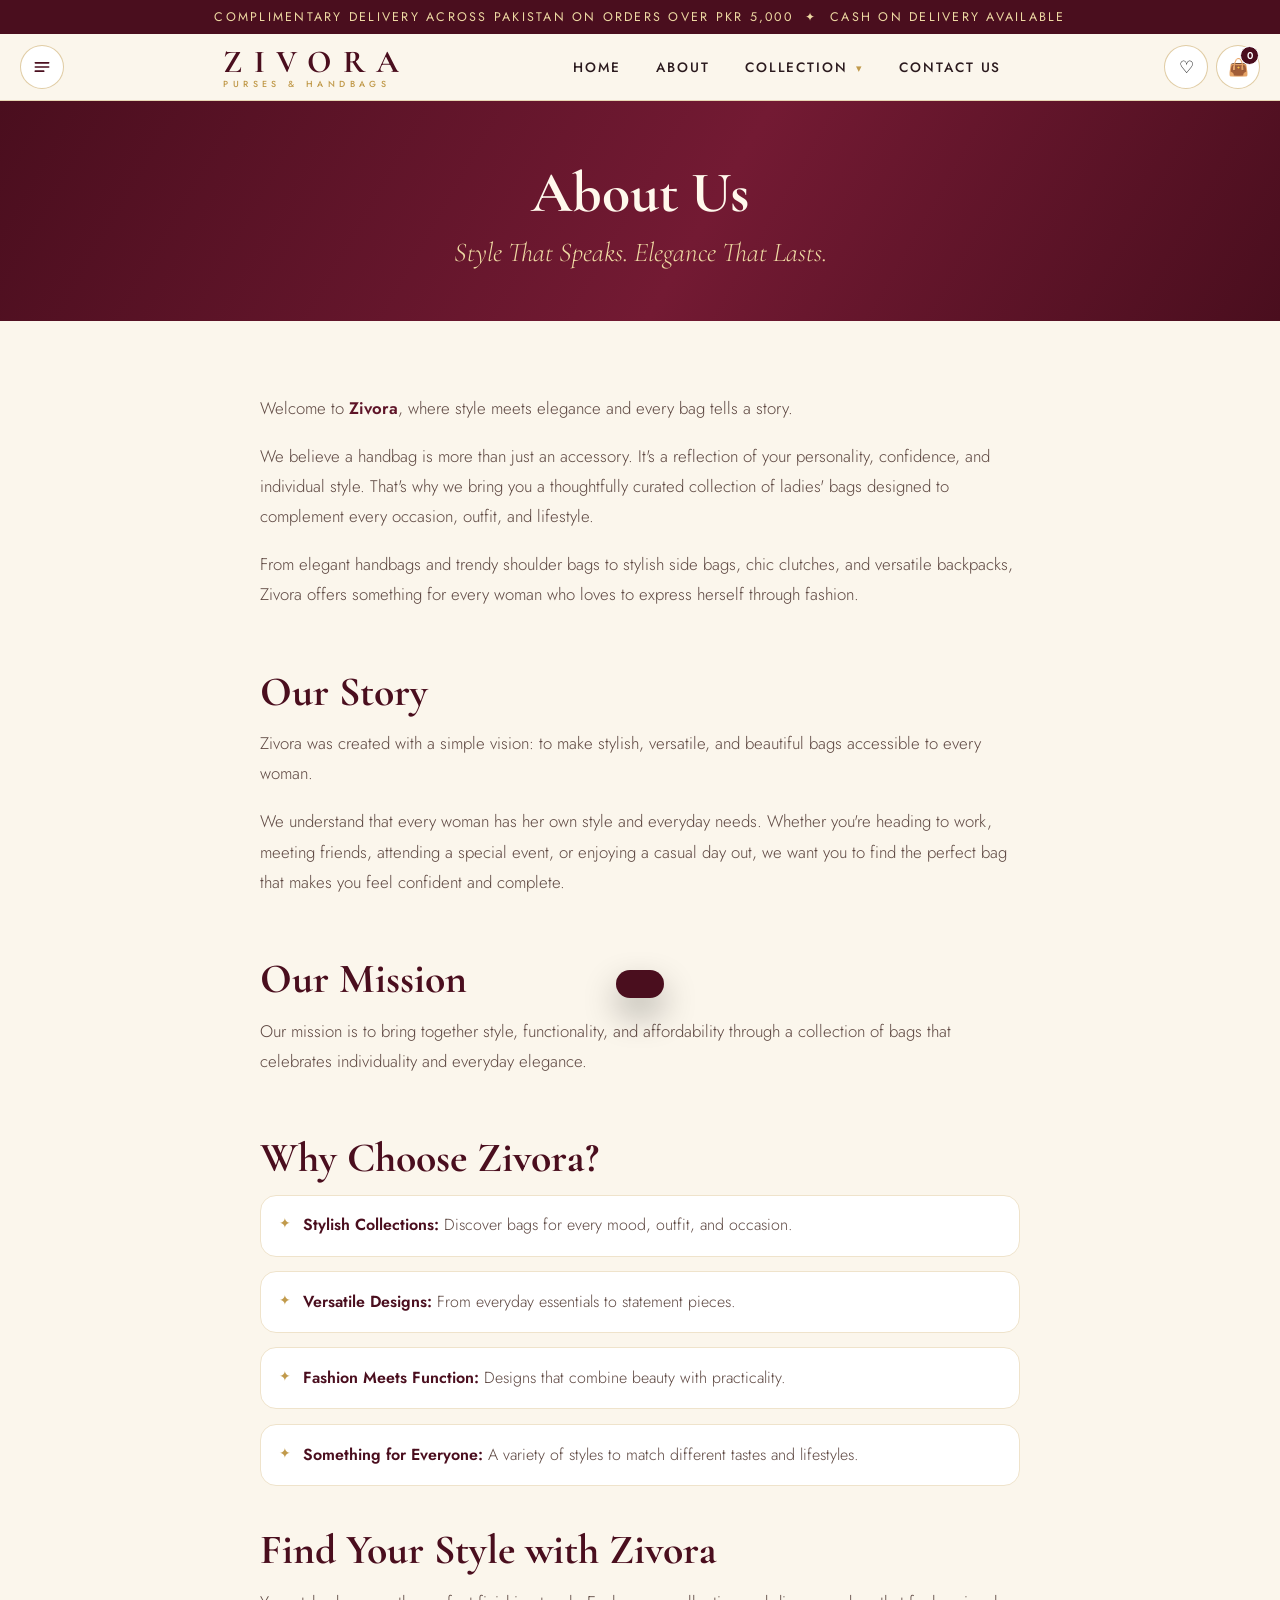
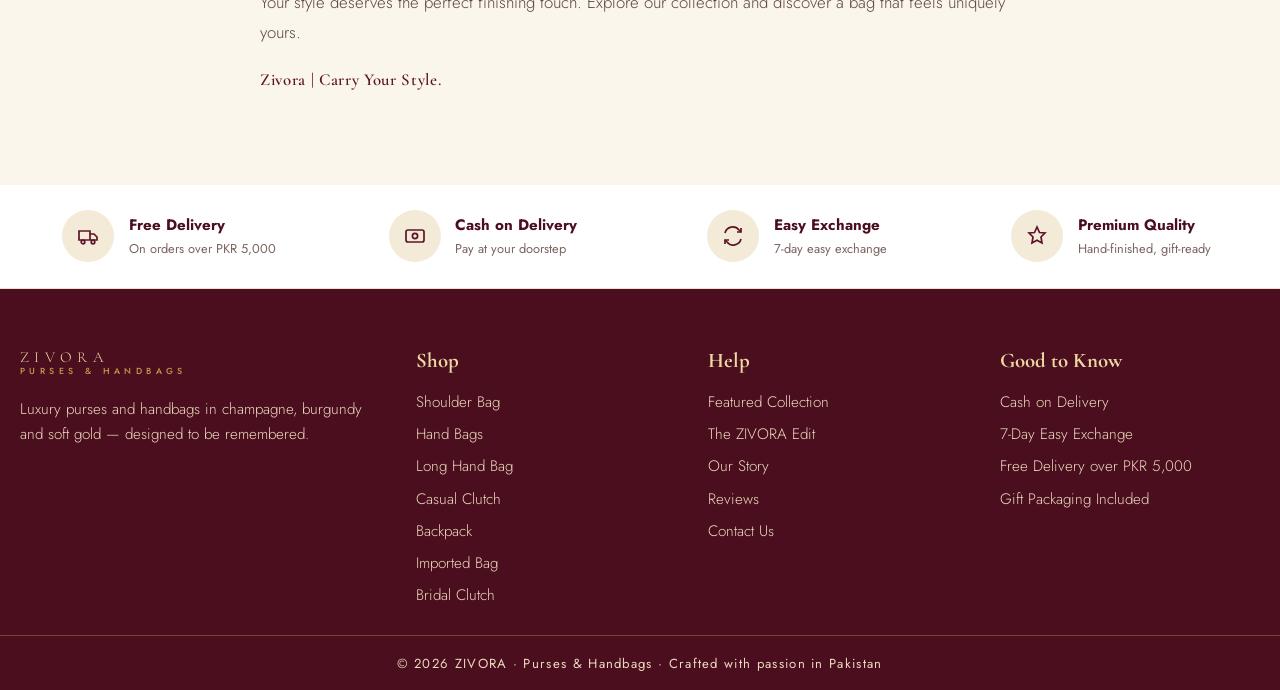
==== assets/about.html @ 24b7ccf3 "Update ZIVORA site: fixed images, mobile menu, responsive, SEO" ====
<!doctype html>
<html lang="en">
<head>
<meta charset="utf-8"/>
<meta name="viewport" content="width=device-width, initial-scale=1, viewport-fit=cover"/>
<meta name="color-scheme" content="light"/>
<link rel="icon" href="data:,"/>
<title>About ZIVORA — Luxury Purses & Handbags, Crafted in Pakistan</title>
<meta name="description" content="The ZIVORA story — luxury purses and handbags designed in Pakistan. Style that speaks, elegance that lasts: shoulder bags, hand bags, clutches, backpacks and bridal pieces in champagne, burgundy and soft gold."/>
<meta name="robots" content="index, follow, max-image-preview:large"/>
<meta name="theme-color" content="#4A0E1E"/>
<link rel="canonical" href="https://zivoraa-murex.vercel.app/assets/about.html"/>
<meta property="og:type" content="website"/>
<meta property="og:site_name" content="ZIVORA — Purses & Handbags"/>
<meta property="og:title" content="About ZIVORA — Luxury Purses & Handbags, Crafted in Pakistan"/>
<meta property="og:description" content="The ZIVORA story — luxury purses and handbags designed in Pakistan. Style that speaks, elegance that lasts: shoulder bags, hand bags, clutches, backpacks and bridal pieces in champagne, burgundy and soft gold."/>
<meta property="og:url" content="https://zivoraa-murex.vercel.app/assets/about.html"/>
<meta property="og:image" content="https://zivoraa-murex.vercel.app/assets/hero-poster.jpg"/>
<meta property="og:locale" content="en_PK"/>
<meta name="twitter:card" content="summary_large_image"/>
<script type="application/ld+json">{"@context":"https://schema.org","@type":"BreadcrumbList","itemListElement":[{"@type":"ListItem","position":1,"name":"Home","item":"https://zivoraa-murex.vercel.app/"},{"@type":"ListItem","position":2,"name":"About Us","item":"https://zivoraa-murex.vercel.app/assets/about.html"}]}</script>
<link rel="preconnect" href="https://fonts.googleapis.com">
<link rel="preconnect" href="https://fonts.gstatic.com" crossorigin>
<link href="https://fonts.googleapis.com/css2?family=Cormorant+Garamond:ital,wght@0,500;0,600;0,700;1,500;1,600&family=Great+Vibes&family=Jost:wght@300;400;500;600&display=swap" rel="stylesheet">
<link rel="stylesheet" href="site.css?v=40">
<style>
.about-prose{max-width:760px;margin:0 auto}
.about-prose h2{font-size:clamp(1.9rem,4vw,2.6rem);color:var(--burgundy);margin:0 0 .8rem;line-height:1.12}
.about-prose p{color:#5d4741;font-weight:300;line-height:1.8;font-size:1.05rem;margin:0 0 1.1rem}
.about-prose p b,.about-prose p strong{color:var(--burgundy2);font-weight:600}
.about-sec{padding:2.6rem 0 0}
.about-sec:first-child{padding-top:0}
.about-why{list-style:none;margin:.4rem 0 0;padding:0;display:grid;gap:.9rem}
.about-why li{background:#fff;border:1px solid #efe3cb;border-radius:16px;padding:1.05rem 1.25rem 1.05rem 2.6rem;position:relative;color:#5d4741;font-weight:300;line-height:1.65}
.about-why li::before{content:"✦";position:absolute;left:1.1rem;top:1.05rem;color:var(--gold);font-size:.85rem}
.about-why li b{color:var(--burgundy);font-weight:600}
.about-sign{font-family:'Cormorant Garamond',serif;font-size:1.5rem;color:var(--burgundy);font-weight:700;letter-spacing:.04em;margin-top:1.4rem}
</style>
</head>
<body>

<div class="topbar">Complimentary delivery across Pakistan on orders over PKR 5,000 &nbsp;✦&nbsp; Cash on Delivery available</div>

<header class="site">
  <nav class="nav">
    <button class="icon-btn menu-btn" id="menuBtn" type="button" aria-label="Open menu" aria-expanded="false" aria-controls="sideMenu"><svg width="20" height="20" viewBox="0 0 24 24" fill="none" stroke="currentColor" stroke-width="2" stroke-linecap="round" aria-hidden="true"><path d="M4 7h16M4 12h16M4 17h10"/></svg></button>
    <a class="logo" href="../index.html">ZIVORA<small>PURSES &amp; HANDBAGS</small></a>
    <div class="navlinks">
      <a href="../index.html">Home</a><a href="about.html">About</a><span class="nav-item has-drop"><a href="collection.html" class="nav-drop-toggle" aria-haspopup="true" aria-expanded="false">Collection <span class="caret" aria-hidden="true">▾</span></a><span class="nav-drop"><a href="collection.html?cat=Shoulder%20Bag">Shoulder Bags</a><a href="collection.html?cat=Hand%20Bags">Handbags</a><a href="collection.html?cat=Long%20Hand%20Bag">Long Hand Bags</a><a href="collection.html?cat=Casual%20Clutch">Casual Clutches</a><a href="collection.html?cat=Bridal%20Clutch">Bridal Clutches</a><a href="collection.html?cat=Imported%20Bag">Imported Bags</a><a href="collection.html?cat=Backpack">Backpacks</a></span></span><a href="contact.html">Contact Us</a>
    </div>
    <div class="nav-actions">
      <button class="icon-btn" id="wishBtn" aria-label="Wishlist">♡<span class="cart-count" id="wishCount" style="display:none">0</span></button>
      <button class="icon-btn" id="cartBtn" aria-label="Open cart">👜<span class="cart-count" id="cartCount">0</span></button>
    </div>
  </nav>
</header>

<section class="page-band">
  <h1>About Us</h1>
  <p style="font-family:'Cormorant Garamond',serif;font-style:italic;font-size:clamp(1.3rem,2.6vw,1.7rem);color:var(--gold-light)">Style That Speaks. Elegance That Lasts.</p>
</section>

<!-- ABOUT -->
<section class="wrap">
  <div class="about-prose">
    <div class="about-sec">
      <p>Welcome to <b>Zivora</b>, where style meets elegance and every bag tells a story.</p>
      <p>We believe a handbag is more than just an accessory. It's a reflection of your personality, confidence, and individual style. That's why we bring you a thoughtfully curated collection of ladies' bags designed to complement every occasion, outfit, and lifestyle.</p>
      <p>From elegant handbags and trendy shoulder bags to stylish side bags, chic clutches, and versatile backpacks, Zivora offers something for every woman who loves to express herself through fashion.</p>
    </div>

    <div class="about-sec">
      <h2>Our Story</h2>
      <p>Zivora was created with a simple vision: to make stylish, versatile, and beautiful bags accessible to every woman.</p>
      <p>We understand that every woman has her own style and everyday needs. Whether you're heading to work, meeting friends, attending a special event, or enjoying a casual day out, we want you to find the perfect bag that makes you feel confident and complete.</p>
    </div>

    <div class="about-sec">
      <h2>Our Mission</h2>
      <p>Our mission is to bring together style, functionality, and affordability through a collection of bags that celebrates individuality and everyday elegance.</p>
    </div>

    <div class="about-sec">
      <h2>Why Choose Zivora?</h2>
      <ul class="about-why">
        <li><b>Stylish Collections:</b> Discover bags for every mood, outfit, and occasion.</li>
        <li><b>Versatile Designs:</b> From everyday essentials to statement pieces.</li>
        <li><b>Fashion Meets Function:</b> Designs that combine beauty with practicality.</li>
        <li><b>Something for Everyone:</b> A variety of styles to match different tastes and lifestyles.</li>
      </ul>
    </div>

    <div class="about-sec">
      <h2>Find Your Style with Zivora</h2>
      <p>Your style deserves the perfect finishing touch. Explore our collection and discover a bag that feels uniquely yours.</p>
      <p class="about-sign"><b>Zivora | Carry Your Style.</b></p>
    </div>
  </div>
</section>

<!-- PROMISE -->
<section class="trust">
  <div class="trust-grid">
    <div class="trust-item"><span class="ic"><svg width="24" height="24" viewBox="0 0 24 24" fill="none" stroke="currentColor" stroke-width="1.7"><path d="M3 7h11v9H3zM14 10h4l3 3v3h-7z"/><circle cx="7" cy="18" r="1.8"/><circle cx="17" cy="18" r="1.8"/></svg></span><div><b>Free Delivery</b><span>On orders over PKR 5,000</span></div></div>
    <div class="trust-item"><span class="ic"><svg width="24" height="24" viewBox="0 0 24 24" fill="none" stroke="currentColor" stroke-width="1.7"><rect x="3" y="6" width="18" height="12" rx="2"/><circle cx="12" cy="12" r="2.6"/><path d="M6.5 9.5h.01M17.5 14.5h.01"/></svg></span><div><b>Cash on Delivery</b><span>Pay at your doorstep</span></div></div>
    <div class="trust-item"><span class="ic"><svg width="24" height="24" viewBox="0 0 24 24" fill="none" stroke="currentColor" stroke-width="1.7"><path d="M4 9a8 8 0 0 1 14-3l2 2M20 15a8 8 0 0 1-14 3l-2-2"/><path d="M20 4v4h-4M4 20v-4h4"/></svg></span><div><b>Easy Exchange</b><span>7-day easy exchange</span></div></div>
    <div class="trust-item"><span class="ic"><svg width="24" height="24" viewBox="0 0 24 24" fill="none" stroke="currentColor" stroke-width="1.7"><path d="M12 3l2.5 5.5L20 9l-4 4 1 6-5-2.8L7 19l1-6-4-4 5.5-.5z"/></svg></span><div><b>Premium Quality</b><span>Hand-finished, gift-ready</span></div></div>
  </div>
</section>

<footer>
  <div class="foot">
    <div><a class="logo" href="../index.html" style="color:var(--gold-light)">ZIVORA<small style="color:var(--gold)">PURSES &amp; HANDBAGS</small></a><p style="margin-top:1rem">Luxury purses and handbags in champagne, burgundy and soft gold — designed to be remembered.</p></div>
    <div><h4>Shop</h4><a href="collection.html?cat=Shoulder%20Bag">Shoulder Bag</a><a href="collection.html?cat=Hand%20Bags">Hand Bags</a><a href="collection.html?cat=Long%20Hand%20Bag">Long Hand Bag</a><a href="collection.html?cat=Casual%20Clutch">Casual Clutch</a><a href="collection.html?cat=Backpack">Backpack</a><a href="collection.html?cat=Imported%20Bag">Imported Bag</a><a href="collection.html?cat=Bridal%20Clutch">Bridal Clutch</a></div>
    <div><h4>Help</h4><a href="collection.html">Featured Collection</a><a href="../index.html#edit">The ZIVORA Edit</a><a href="about.html">Our Story</a><a href="reviews.html">Reviews</a><a href="contact.html">Contact Us</a></div>
    <div><h4>Good to Know</h4><a href="#">Cash on Delivery</a><a href="#">7-Day Easy Exchange</a><a href="#">Free Delivery over PKR 5,000</a><a href="#">Gift Packaging Included</a></div>
  </div>
  <div class="foot-bottom">© 2026 ZIVORA · Purses &amp; Handbags · Crafted with passion in Pakistan</div>
</footer>

<!-- SIDE MENU (static markup so the menu button renders even before scripts run) -->
<div class="side-backdrop" id="sideBackdrop"></div>
<aside class="side-menu" id="sideMenu" aria-label="Site menu" aria-hidden="true">
  <div class="side-head"><a class="logo" href="../index.html">ZIVORA<small>PURSES &amp; HANDBAGS</small></a><button class="x-btn" id="sideClose" aria-label="Close menu">✕</button></div>
  <nav class="side-links">
    <a class="side-link" href="../index.html"><span class="dot">✦</span>Home<span class="arr">→</span></a>
    <a class="side-link active" href="about.html"><span class="dot">✦</span>About Us<span class="arr">→</span></a>
    <a class="side-link" href="collection.html"><span class="dot">✦</span>Collection<span class="arr">→</span></a>
    <a class="side-link" href="../index.html#featured"><span class="dot">✦</span>Feature Product<span class="arr">→</span></a>
    <a class="side-link" href="../index.html#best-sellers"><span class="dot">✦</span>Most Selling Items<span class="arr">→</span></a>
    <a class="side-link" href="reviews.html"><span class="dot">✦</span>Review<span class="arr">→</span></a>
    <a class="side-link" href="contact.html"><span class="dot">✦</span>Contact Us<span class="arr">→</span></a>
  </nav>
  <div class="side-foot"><b>Cash on Delivery</b> available · Free delivery on orders over <b>PKR 5,000</b> · 7-day easy exchange</div>
</aside>
<script>window.ZV={root:"../",pages:""};</script>
<script src="shared.js?v=40"></script>
<script>
document.getElementById('wishBtn').onclick=function(){
  var n=Object.keys(wishlist).length;
  showToast(n?("You have "+n+" piece(s) in your wishlist ♡"):"Your wishlist is empty — tap a heart to save a piece");
};
</script>
</body>
</html>
---- assets/site.css ----
:root{
  --champagne:#F4EAD8; --champagne2:#EADFC6; --cream:#FBF6EC;
  --burgundy:#4A0E1E; --burgundy2:#5E1428; --burgundy3:#731A33;
  --gold:#C19A4B; --gold2:#D9B96E; --gold-light:#EED9A3;
  --ink:#2B1A1E; --muted:#7A6560;
  --card:#fffdf8;
  --radius:18px;
}
*{box-sizing:border-box} html{scroll-behavior:smooth}
body{margin:0;font-family:'Jost',sans-serif;background:var(--cream);color:var(--ink);overflow-x:hidden}
h1,h2,h3,.serif{font-family:'Cormorant Garamond',serif}
img{display:block;max-width:100%}
button{font-family:inherit;cursor:pointer;min-height:44px}
a{color:inherit}
::selection{background:var(--burgundy);color:var(--gold-light)}

/* ---------- Intro ---------- */
.hero-copy{animation:none;opacity:1;transform:none}

/* ---------- Header ---------- */
.topbar{background:var(--burgundy);color:var(--gold-light);text-align:center;font-size:.78rem;letter-spacing:.18em;text-transform:uppercase;padding:.5rem 1rem}
header.site{position:sticky;top:0;z-index:60;background:rgba(251,246,236,.92);backdrop-filter:blur(14px);border-bottom:1px solid rgba(193,154,75,.35)}
.nav{max-width:1280px;margin:0 auto;display:flex;align-items:center;justify-content:space-between;gap:1rem;padding:.7rem 1.25rem;flex-wrap:nowrap}
.logo{font-family:'Cormorant Garamond',serif;font-size:2rem;font-weight:700;letter-spacing:.35em;color:var(--burgundy);text-decoration:none;line-height:1}
.logo small{display:block;font-family:'Jost',sans-serif;font-size:.55rem;letter-spacing:.5em;color:var(--gold);font-weight:500;margin-top:2px}
.navlinks{display:flex;gap:1.8rem;flex-wrap:nowrap;align-items:center;flex:none}
.navlinks a{text-decoration:none;font-size:.85rem;letter-spacing:.14em;text-transform:uppercase;font-weight:500;padding:.6rem .2rem;white-space:nowrap}
/* mid widths: tighten the header pieces so the whole bar — hamburger, logo,
   links and icons — still fits on one line down to the mobile breakpoint */
@media(max-width:1100px){
  .nav{gap:.7rem;padding:.7rem .9rem}
  .logo{font-size:1.7rem;letter-spacing:.28em}
  .navlinks{gap:1rem}
  .navlinks a{font-size:.8rem;letter-spacing:.1em}
}
.navlinks a:hover{color:var(--burgundy2)}
.nav-actions{display:flex;gap:.5rem;align-items:center}
.icon-btn{width:44px;height:44px;border-radius:50%;border:1px solid rgba(193,154,75,.5);background:#fff;display:grid;place-items:center;font-size:1.05rem;position:relative}
.cart-count{position:absolute;top:0;right:0;background:var(--burgundy);color:#fff;font-size:.62rem;width:19px;height:19px;border-radius:50%;display:grid;place-items:center;font-weight:600;border:1.5px solid #fff}
@media(max-width:599px){.navlinks{display:none}}

/* ---------- Hero ---------- */
.hero{position:relative;min-height:78vh;overflow:hidden;background:var(--champagne);isolation:isolate}
.hero-slides{position:absolute;inset:0;z-index:0}
.hero-slide{position:absolute;inset:0;opacity:0;transition:opacity 1.4s ease}
.hero-slide.active{opacity:1}
.hero-slide img{width:100%;height:100%;object-fit:cover;object-position:center 30%;transform:scale(1.12);animation:kenburns 7s ease forwards}
.hero-first-frame{position:absolute;inset:0;width:100%;height:100%;object-fit:cover;object-position:center}
.hero-video{position:absolute;inset:0;width:100%;height:100%;object-fit:cover;object-position:center;opacity:1;transition:none;animation:none}
@keyframes kenburns{from{transform:scale(1.18) translateX(1.5%)}to{transform:scale(1.05) translateX(0)}}
.hero-veil{position:absolute;inset:0;z-index:1;background:linear-gradient(100deg,rgba(43,10,20,.62) 0%,rgba(43,10,20,.42) 40%,rgba(43,10,20,.10) 68%,rgba(43,10,20,.14) 100%),linear-gradient(180deg,rgba(43,10,20,.16) 0%,transparent 38%,rgba(43,10,20,.20) 100%)}
.particles{position:absolute;inset:0;z-index:2;pointer-events:none;overflow:hidden}
.particles i{position:absolute;border-radius:50%;background:radial-gradient(circle,var(--gold-light),rgba(217,185,110,0));opacity:.85;animation:rise linear infinite}
@keyframes rise{0%{transform:translateY(20vh) translateX(0) scale(1);opacity:0}12%{opacity:.9}88%{opacity:.7}100%{transform:translateY(-95vh) translateX(34px) scale(.4);opacity:0}}
.hero-inner{position:relative;z-index:3;max-width:1280px;margin:0 auto;padding:2.5rem 1.25rem 2.5rem;display:grid;grid-template-columns:1fr;gap:2rem;align-items:center;align-content:center;justify-items:start;min-height:78vh}
.hero-copy{max-width:640px;background:transparent;padding:1.2rem .5rem 1.3rem;border-radius:0;border:none;box-shadow:none;backdrop-filter:none;-webkit-backdrop-filter:none}
.hero h1{font-size:clamp(2.9rem,6vw,4.6rem);line-height:.95;margin:0 0 .35rem;color:var(--burgundy);letter-spacing:.08em;font-weight:700}
.hero h1 .gold-shimmer{background:linear-gradient(100deg,#a87f2e 15%,var(--gold2) 38%,#7d5a1c 55%,var(--gold) 75%);background-size:220% 100%;-webkit-background-clip:text;background-clip:text;color:transparent;animation:shimmer 3.2s linear infinite}
@keyframes shimmer{to{background-position:-220% 0}}
.hero-tag{font-family:'Cormorant Garamond',serif;font-style:italic;font-size:clamp(1.15rem,2vw,1.45rem);color:var(--burgundy2);margin:.2rem 0 0;max-width:none;white-space:nowrap}
.hero h1{color:#FFF8EC}
.hero h1.hero-title{letter-spacing:.01em;font-weight:700;color:#FFF8EC;text-shadow:0 2px 4px rgba(43,10,20,.85),0 4px 10px rgba(43,10,20,.75),0 10px 28px rgba(0,0,0,.65),0 18px 44px rgba(0,0,0,.5)}
.hero-script{font-family:'Great Vibes',cursive;font-size:clamp(2.4rem,4.6vw,3.6rem);line-height:1.1;color:#EED9A3;margin:-.35rem 0 0;font-weight:400;text-shadow:0 2px 4px rgba(43,10,20,.9),0 4px 10px rgba(43,10,20,.8),0 10px 28px rgba(0,0,0,.65)}
.hero-sub{font-size:clamp(1rem,1.5vw,1.18rem);font-weight:600;line-height:1.6;color:#FFF6E6;margin:1rem 0 0;max-width:44ch;text-shadow:0 2px 4px rgba(43,10,20,.9),0 3px 10px rgba(43,10,20,.85),0 8px 22px rgba(0,0,0,.6)}
.hero-cta{display:flex;gap:.9rem;flex-wrap:wrap;margin-top:1.3rem}
.btn{display:inline-flex;align-items:center;justify-content:center;gap:.5rem;border-radius:999px;padding:.95rem 1.9rem;font-size:.88rem;letter-spacing:.16em;text-transform:uppercase;font-weight:600;text-decoration:none;border:1px solid transparent;transition:.3s;min-height:48px}
.btn-burgundy{background:linear-gradient(120deg,var(--burgundy2),var(--burgundy));color:var(--gold-light);box-shadow:0 14px 30px rgba(74,14,30,.35)}
.btn-burgundy:hover{transform:translateY(-2px);box-shadow:0 20px 38px rgba(74,14,30,.42)}
.btn-outline{border-color:var(--burgundy2);color:var(--burgundy2);background:rgba(255,255,255,.5)}
.btn-outline:hover{background:var(--burgundy);color:#fff}
.hero-meta{display:flex;gap:1.6rem;margin-top:2rem;flex-wrap:wrap}
.hero-meta div b{font-family:'Cormorant Garamond',serif;font-size:1.5rem;color:var(--burgundy);display:block;line-height:1}
.hero-meta div span{font-size:.72rem;letter-spacing:.18em;text-transform:uppercase;color:var(--muted)}
/* marquee */
.marquee{background:var(--burgundy);color:var(--gold-light);overflow:hidden;padding:.85rem 0;border-block:1px solid var(--gold)}
.marquee-track{display:flex;gap:3rem;width:max-content;animation:marq 26s linear infinite;font-family:'Cormorant Garamond',serif;font-size:1.15rem;letter-spacing:.28em;text-transform:uppercase;white-space:nowrap}
@keyframes marq{to{transform:translateX(-50%)}}

/* sections */
.wrap{max-width:1280px;margin:0 auto;padding:4.5rem 1.25rem}
.sec-head{text-align:center;max-width:640px;margin:0 auto 2.6rem}
.sec-head .eyebrow{color:var(--gold);letter-spacing:.35em;text-transform:uppercase;font-size:.72rem;font-weight:600}
.sec-head h2{font-size:clamp(2.1rem,4.5vw,3.1rem);color:var(--burgundy);margin:.4rem 0 .5rem;line-height:1.05}
.sec-head p{color:var(--muted);font-weight:300;line-height:1.6}

/* trust */
.trust{background:#fff;border-bottom:1px solid #eee0c8}
.trust-grid{max-width:1280px;margin:0 auto;display:grid;grid-template-columns:repeat(4,1fr);gap:1rem;padding:1.6rem 1.25rem}
.trust-item{display:flex;gap:.9rem;align-items:center;justify-content:center;text-align:left}
.trust-item .ic{width:52px;height:52px;flex:none;border-radius:50%;background:var(--champagne);display:grid;place-items:center;color:var(--burgundy2)}
.trust-item b{display:block;font-size:.95rem;color:var(--burgundy)}
.trust-item span{font-size:.8rem;color:var(--muted)}
@media(max-width:820px){.trust-grid{grid-template-columns:1fr 1fr}.trust-item{justify-content:flex-start}}

/* categories */
.cat-group-title{display:flex;align-items:center;gap:1rem;margin:2.2rem 0 1.1rem}
.cat-group-title h3{font-size:1.7rem;color:var(--burgundy);margin:0}
.cat-group-title::after{content:"";flex:1;height:1px;background:linear-gradient(90deg,var(--gold),transparent)}
.cat-grid{display:grid;grid-template-columns:repeat(4,1fr);gap:1rem}
.cat-card{position:relative;border-radius:var(--radius);overflow:hidden;height:250px;text-decoration:none;transform-style:preserve-3d;transition:transform .45s cubic-bezier(.2,.8,.2,1)}
.cat-card img{width:100%;height:100%;object-fit:cover;transition:transform .8s ease}
.cat-card:hover img{transform:scale(1.09) rotate(1deg)}
.cat-card::after{content:"";position:absolute;inset:0;background:linear-gradient(180deg,transparent 42%,rgba(46,7,17,.82))}
.cat-card .lbl{position:absolute;left:1rem;bottom:.9rem;z-index:2;color:#fff}
.cat-card .lbl b{font-family:'Cormorant Garamond',serif;font-size:1.45rem;display:block;line-height:1}
.cat-card .lbl span{font-size:.72rem;letter-spacing:.22em;text-transform:uppercase;color:var(--gold-light)}
.cat-card .shine{position:absolute;inset:0;z-index:2;background:linear-gradient(115deg,transparent 30%,rgba(255,240,200,.35) 48%,transparent 62%);transform:translateX(-120%);transition:transform .9s ease}
.cat-card:hover .shine{transform:translateX(120%)}
@media(max-width:900px){.cat-grid{grid-template-columns:1fr 1fr}.cat-card{height:190px}}

/* filters + products */
.filters{display:flex;gap:.6rem;justify-content:center;flex-wrap:wrap;margin-bottom:2rem}
.filter-btn{border:1px solid rgba(193,154,75,.6);background:#fff;color:var(--burgundy);border-radius:999px;padding:.6rem 1.4rem;letter-spacing:.14em;text-transform:uppercase;font-size:.78rem;font-weight:600;min-height:44px}
.filter-btn.active{background:var(--burgundy);color:var(--gold-light);border-color:var(--burgundy)}
.grid{display:grid;grid-template-columns:repeat(4,1fr);gap:1.2rem}
@media(max-width:1000px){.grid{grid-template-columns:repeat(3,1fr)}}
@media(max-width:680px){.grid{grid-template-columns:1fr 1fr;gap:.8rem}}
.pcard{background:var(--card);border:1px solid #efe3cb;border-radius:var(--radius);overflow:hidden;transition:transform .4s,box-shadow .4s;transform-style:preserve-3d;position:relative}
.pcard:hover{transform:translateY(-7px);box-shadow:0 24px 44px rgba(74,14,30,.16)}
.pimg{position:relative;aspect-ratio:1/1.08;overflow:hidden;background:#f6efe0}
.pimg img{width:100%;height:100%;object-fit:cover;transition:transform .8s cubic-bezier(.2,.8,.2,1)}
.pcard:hover .pimg img{transform:scale(1.1)}
.badge{position:absolute;top:.7rem;left:.7rem;z-index:3;background:var(--burgundy);color:var(--gold-light);font-size:.65rem;letter-spacing:.18em;text-transform:uppercase;padding:.35rem .65rem;border-radius:999px}
.heart{position:absolute;top:.6rem;right:.6rem;z-index:3;width:42px;height:42px;border-radius:50%;border:0;background:rgba(255,255,255,.92);font-size:1.05rem;color:var(--burgundy);display:grid;place-items:center}
.heart.on{background:var(--burgundy);color:#ff8fa5}
.quick{position:absolute;left:.7rem;right:.7rem;bottom:.7rem;z-index:3;background:rgba(255,253,248,.94);border:1px solid var(--gold);color:var(--burgundy);border-radius:999px;font-size:.75rem;letter-spacing:.16em;text-transform:uppercase;font-weight:600;opacity:0;transform:translateY(10px);transition:.35s}
.pcard:hover .quick{opacity:1;transform:none}
@media(hover:none){.quick{opacity:1;transform:none}}
.pbody{padding:1rem 1rem 1.15rem}
.pbody .cat{font-size:.68rem;letter-spacing:.24em;text-transform:uppercase;color:var(--gold);font-weight:600}
.colours{display:flex;align-items:center;gap:.28rem;flex-wrap:wrap;margin:.1rem 0 .15rem}
.cdot{width:15px;height:15px;border-radius:50%;border:1px solid rgba(74,14,30,.25);flex:none}
.colours span{font-size:.72rem;color:var(--muted);margin-left:.25rem}
.coming-soon{grid-column:1/-1;text-align:center;background:var(--card);border:1px dashed var(--gold);border-radius:var(--radius);padding:3.2rem 1.5rem}
.coming-soon .big{font-size:2.6rem}
.coming-soon h3{font-size:1.9rem;color:var(--burgundy);margin:.4rem 0 .3rem}
.coming-soon p{color:var(--muted);font-weight:300;margin:0}
.qv-thumbs{display:flex;gap:.5rem;flex-wrap:wrap;margin:.9rem 0 0}
.qv-thumbs img{width:62px;height:62px;object-fit:cover;border-radius:10px;border:2px solid transparent;cursor:pointer}
.qv-thumbs img.sel{border-color:var(--gold)}
.qv-colours{display:flex;gap:.4rem;flex-wrap:wrap;margin-top:.9rem}
.qv-colours span{border:1px solid rgba(193,154,75,.6);border-radius:999px;padding:.3rem .8rem;font-size:.78rem;color:var(--burgundy2);background:#fff;display:inline-flex;align-items:center;gap:.4rem}
.qv-colours .cdot{width:12px;height:12px}
.pbody h3{margin:.25rem 0 .3rem;font-size:1.32rem;color:var(--burgundy);line-height:1.1}
.stars{color:var(--gold);font-size:.82rem;letter-spacing:.15em}
.price{display:flex;align-items:baseline;gap:.55rem;margin:.45rem 0 .8rem;flex-wrap:wrap}
.price b{font-size:1.08rem;color:var(--burgundy2)}
.price s{color:#b39a93;font-size:.85rem}
.add-btn{width:100%;background:linear-gradient(120deg,var(--burgundy2),var(--burgundy));color:var(--gold-light);border:0;border-radius:999px;padding:.8rem;font-size:.8rem;letter-spacing:.16em;text-transform:uppercase;font-weight:600}
.add-btn:hover{filter:brightness(1.15)}
@media(max-width:680px){.pbody{padding:.75rem}.pbody h3{font-size:1.08rem}.add-btn{font-size:.75rem;padding:.75rem .3rem}}
/* Add to Cart + Shop Now on product cards: long full-width buttons,
   stacked vertically — Add to Cart above, Shop Now below */
.card-actions{display:flex;flex-direction:column;gap:.55rem}
.card-actions .add-btn{width:100%}
.shop-btn{width:100%;background:var(--gold);color:var(--burgundy);border:0;border-radius:999px;padding:.8rem;font-size:.8rem;letter-spacing:.16em;text-transform:uppercase;font-weight:700;cursor:pointer;transition:.3s}
.shop-btn:hover{filter:brightness(1.08)}
@media(max-width:680px){.shop-btn{font-size:.75rem;padding:.75rem .3rem}}
/* Add to Cart + Shop Now in the Quick View popup, on product pages and in
   the Feature Product section: the same long stacked full-width buttons */
.buy-row{display:flex;flex-direction:column;gap:.6rem}
.buy-row .btn{width:100%}

/* Edit banner */
.edit-banner{position:relative;overflow:hidden;background:linear-gradient(120deg,var(--burgundy) 0%,var(--burgundy3) 45%,#8a2440 70%,var(--burgundy) 100%);background-size:220% 100%;animation:silkBg 11s ease-in-out infinite alternate;color:#fff}
@keyframes silkBg{to{background-position:100% 0}}
.edit-inner{max-width:1280px;margin:0 auto;display:grid;grid-template-columns:1.1fr .9fr;gap:2rem;align-items:center;padding:4.2rem 1.25rem;position:relative;z-index:2}
.edit-inner h2{font-size:clamp(2.4rem,5vw,3.8rem);margin:.3rem 0;line-height:1;color:#fff}
.edit-inner h2 em{color:var(--gold-light)}
.edit-inner p{color:#f0dcc8;font-weight:300;line-height:1.7;max-width:48ch}
.edit-img{border-radius:22px;overflow:hidden;border:5px solid rgba(238,217,163,.5);transform:rotate(2deg);box-shadow:0 30px 60px rgba(0,0,0,.35)}
.edit-img img{height:340px;width:100%;object-fit:cover}
@media(max-width:820px){.edit-inner{grid-template-columns:1fr}.edit-img img{height:250px}}

/* story */
.story{display:grid;grid-template-columns:1fr 1fr;gap:2.5rem;align-items:center}
.story-imgs{position:relative;height:440px}
.story-imgs img{position:absolute;border-radius:20px;object-fit:cover;box-shadow:0 24px 48px rgba(74,14,30,.2)}
.story-imgs .a{width:68%;height:340px;left:0;top:0}
.story-imgs .b{width:52%;height:250px;right:0;bottom:0;border:6px solid var(--cream)}
.story h2{font-size:clamp(2rem,4vw,3rem);color:var(--burgundy);margin:.3rem 0;line-height:1.08}
.story p{color:#5d4741;font-weight:300;line-height:1.75}
.stats{display:grid;grid-template-columns:repeat(3,1fr);gap:1rem;margin-top:1.6rem}
.stats div{background:#fff;border:1px solid #efe3cb;border-radius:14px;padding:1rem;text-align:center}
.stats b{font-family:'Cormorant Garamond',serif;font-size:1.7rem;color:var(--burgundy);display:block}
.stats span{font-size:.7rem;letter-spacing:.16em;text-transform:uppercase;color:var(--muted)}
@media(max-width:820px){.story{grid-template-columns:1fr}.story-imgs{height:330px}.story-imgs .a{height:250px}.story-imgs .b{height:180px}}

/* reviews */
.reviews{background:var(--champagne)}
.rev-grid{display:grid;grid-template-columns:repeat(3,1fr);gap:1.2rem}
.rev{background:#fffdf8;border-radius:var(--radius);padding:1.6rem;border:1px solid #efe3cb;position:relative}
.rev .q{font-family:'Cormorant Garamond',serif;font-size:3rem;color:var(--gold);line-height:.4;display:block;margin-bottom:.8rem}
.rev p{font-weight:300;line-height:1.65;color:#54403c}
.rev .who{display:flex;gap:.8rem;align-items:center;margin-top:1.1rem}
.rev .av{width:44px;height:44px;border-radius:50%;background:var(--burgundy);color:var(--gold-light);display:grid;place-items:center;font-family:'Cormorant Garamond',serif;font-size:1.15rem}
.rev .who b{color:var(--burgundy);display:block}.rev .who span{font-size:.78rem;color:var(--muted)}
@media(max-width:820px){.rev-grid{grid-template-columns:1fr}}

/* newsletter */
.news{text-align:center}
.news-box{max-width:620px;margin:0 auto;display:flex;gap:.6rem;background:#fff;border:1px solid var(--gold);border-radius:999px;padding:.4rem}
.news-box input{flex:1;border:0;outline:0;background:transparent;padding:.6rem 1rem;font-family:inherit;font-size:1rem;min-width:0}
.news-box button{border-radius:999px}
@media(max-width:560px){.news-box{flex-direction:column;border-radius:20px}.news-box input{text-align:center}}

/* footer */
footer{background:var(--burgundy);color:#ecd9bd}
.foot{max-width:1280px;margin:0 auto;padding:3.5rem 1.25rem 1.5rem;display:grid;grid-template-columns:1.4fr 1fr 1fr 1fr;gap:2rem}
.foot h4{font-family:'Cormorant Garamond',serif;color:var(--gold-light);font-size:1.3rem;margin:.2rem 0 .8rem}
.foot a{display:block;color:#ecd9bd;text-decoration:none;padding:.32rem 0;font-weight:300;font-size:.95rem}
.foot a:hover{color:#fff}
.foot p{font-weight:300;line-height:1.65;font-size:.95rem}
.foot-bottom{border-top:1px solid rgba(217,185,110,.3);text-align:center;padding:1.1rem;font-size:.82rem;letter-spacing:.1em}
@media(max-width:820px){.foot{grid-template-columns:1fr 1fr}}

/* drawer / modal */
.overlay{position:fixed;inset:0;background:rgba(43,10,20,.55);backdrop-filter:blur(3px);z-index:90;opacity:0;pointer-events:none;transition:.3s}
.overlay.show{opacity:1;pointer-events:auto}
.drawer{position:fixed;top:0;right:0;height:100dvh;width:min(430px,94vw);background:var(--cream);z-index:100;display:none;flex-direction:column;box-shadow:-20px 0 50px rgba(0,0,0,.25)}
.drawer.show{display:flex;animation:drawerIn .45s cubic-bezier(.2,.8,.2,1)}
@keyframes drawerIn{from{transform:translateX(60px);opacity:.4}to{transform:none;opacity:1}}
.drawer-head{display:flex;justify-content:space-between;align-items:center;padding:1.1rem 1.3rem;border-bottom:1px solid #eadfc6}
.drawer-head h3{margin:0;font-size:1.5rem;color:var(--burgundy)}
.x-btn{width:42px;height:42px;border-radius:50%;border:1px solid #d9c69a;background:#fff;font-size:1.1rem}
.cart-items{flex:1;overflow-y:auto;padding:1rem 1.3rem;display:flex;flex-direction:column;gap:1rem}
.cart-item{display:grid;grid-template-columns:74px 1fr auto;gap:.85rem;background:#fff;border:1px solid #efe3cb;border-radius:14px;padding:.6rem;align-items:center}
.cart-item img{width:74px;height:74px;object-fit:cover;border-radius:10px}
.cart-item b{color:var(--burgundy);font-size:.95rem;display:block;line-height:1.25}
.cart-item .cp{color:var(--burgundy2);font-weight:600;font-size:.9rem}
.qty{display:inline-flex;align-items:center;gap:.15rem;border:1px solid #d9c69a;border-radius:999px;margin-top:.35rem}
.qty button{width:34px;height:34px;min-height:34px;border:0;background:transparent;font-size:1rem;color:var(--burgundy)}
.qty span{min-width:22px;text-align:center;font-weight:600}
.remove{background:none;border:0;color:#b0552f;font-size:.78rem;padding:.4rem;min-height:36px}
.cart-foot{padding:1.1rem 1.3rem;border-top:1px solid #eadfc6;background:#fff}
.cart-foot .row{display:flex;justify-content:space-between;margin:.3rem 0;font-size:.95rem}
.cart-foot .total{font-size:1.15rem;font-weight:600;color:var(--burgundy)}
.empty-cart{text-align:center;padding:2.5rem 1rem;color:var(--muted)}
.empty-cart .big{font-size:2.6rem}
.modal{position:fixed;inset:0;z-index:110;display:none;place-items:center;padding:1rem}
.modal.show{display:grid}
.modal-card{background:var(--cream);border-radius:22px;max-width:860px;width:100%;max-height:92dvh;overflow-y:auto;position:relative;animation:pop .35s cubic-bezier(.2,.9,.3,1.2)}
@keyframes pop{from{transform:scale(.94) translateY(14px);opacity:0}}
.qv-grid{display:grid;grid-template-columns:1fr 1fr}
.qv-grid img{width:100%;height:100%;min-height:320px;object-fit:cover}
.qv-body{padding:1.8rem}
.qv-body h3{font-size:2rem;color:var(--burgundy);margin:.2rem 0}
.qv-body p{font-weight:300;line-height:1.65;color:#5d4741}
@media(max-width:680px){.qv-grid{grid-template-columns:1fr}.qv-grid img{min-height:230px;max-height:260px}}
.modal .x-btn{position:absolute;top:.8rem;right:.8rem;z-index:5}
form.checkout{padding:1.8rem}
form.checkout h3{font-size:1.9rem;color:var(--burgundy);margin:.1rem 0 .4rem}
.f-grid{display:grid;grid-template-columns:1fr 1fr;gap:.8rem;margin-top:1rem}
.f-grid .full{grid-column:1/-1}
.f-grid label{font-size:.78rem;letter-spacing:.12em;text-transform:uppercase;color:var(--burgundy2);font-weight:600;display:block}
.f-grid input,.f-grid textarea,.f-grid select{width:100%;margin-top:.3rem;border:1px solid #d9c69a;border-radius:12px;padding:.75rem .9rem;font-family:inherit;font-size:1rem;background:#fff;min-height:48px}
.pay-note{background:var(--champagne);border-radius:12px;padding:.85rem 1rem;font-size:.9rem;margin-top:1rem}
/* Shopify-style checkout: payment choice as selectable option rows */
.f-grid .f-label{font-size:.78rem;letter-spacing:.12em;text-transform:uppercase;color:var(--burgundy2);font-weight:600;display:block}
.f-grid label.pay-opt{display:flex;align-items:center;gap:.6rem;border:1px solid #d9c69a;border-radius:12px;padding:.8rem .95rem;background:#fff;margin-top:.55rem;cursor:pointer;font-size:.95rem;letter-spacing:0;text-transform:none;color:var(--ink);font-weight:500;min-height:48px}
.f-grid label.pay-opt:has(input:checked){border-color:var(--burgundy);background:var(--champagne)}
.f-grid label.pay-opt input{width:auto;min-height:0;margin:0;padding:0;accent-color:var(--burgundy);flex:none}
.success{padding:2.4rem 1.8rem;text-align:center}
.success .tick{width:84px;height:84px;margin:0 auto 1rem;border-radius:50%;background:var(--burgundy);color:var(--gold-light);display:grid;place-items:center;font-size:2.2rem;animation:pop .5s cubic-bezier(.2,.9,.3,1.4)}
.success h3{font-size:2.1rem;color:var(--burgundy);margin:.3rem 0}
.order-no{display:inline-block;background:var(--champagne);border:1px dashed var(--gold);border-radius:12px;padding:.7rem 1.4rem;font-weight:600;letter-spacing:.12em;color:var(--burgundy);margin:.6rem 0}
.toast{position:fixed;left:50%;bottom:1.4rem;transform:translate(-50%,120px);background:var(--burgundy);color:var(--gold-light);padding:.85rem 1.5rem;border-radius:999px;z-index:130;font-size:.9rem;transition:.4s cubic-bezier(.2,.8,.2,1);box-shadow:0 16px 34px rgba(0,0,0,.3);max-width:92vw;text-align:center;pointer-events:none}
.toast.show{transform:translate(-50%,0)}
.reveal{opacity:1}
.reveal.in{animation:riseIn .85s cubic-bezier(.2,.8,.2,1) both}
@keyframes riseIn{from{opacity:0;transform:translateY(26px) scale(.985)}to{opacity:1;transform:none}}
/* mobile hero */
@media(max-width:860px){
  .hero{min-height:82svh}
  .hero-veil{background:linear-gradient(180deg,rgba(43,10,20,.58) 0%,rgba(43,10,20,.44) 42%,rgba(43,10,20,.30) 72%,rgba(43,10,20,.38) 100%)}
  .hero-copy{max-width:100%;padding:1rem .25rem 1.1rem;border-radius:0;background:transparent;border:none;box-shadow:none;backdrop-filter:none;-webkit-backdrop-filter:none}
  .hero-inner{grid-template-columns:1fr;min-height:82svh;padding-top:2rem;align-content:center;align-items:center;padding-bottom:2rem}
  .hero-tag{background:transparent;border-radius:0;padding:0;margin-left:0;white-space:nowrap;font-size:clamp(.92rem,4.15vw,1.15rem)}
  .hero-cta{margin-top:.95rem}
  .hero h1{font-size:clamp(2.7rem,11vw,3.6rem)}
  .hero-script{font-size:clamp(2rem,9vw,2.7rem)}
  .hero-sub{max-width:34ch;margin-top:.7rem}
}
/* ---------- Admin / Supabase ---------- */
.admin-btn{border:1px solid rgba(193,154,75,.6);background:var(--burgundy);color:var(--gold-light);border-radius:999px;padding:.55rem 1.1rem;font-size:.78rem;letter-spacing:.14em;text-transform:uppercase;font-weight:600;min-height:44px}
.admin-btn:hover{background:var(--burgundy2)}
.sb-status{display:inline-flex;align-items:center;gap:.45rem;font-size:.82rem;font-weight:500;padding:.45rem .8rem;border-radius:999px;background:#fff;border:1px solid #eadfc6}
.sb-dot{width:9px;height:9px;border-radius:50%;background:#c9a227;flex:none}
.sb-dot.ok{background:#2e7d4f}.sb-dot.err{background:#b03030}
.admin-card{max-width:1500px!important;width:100%;height:94dvh;max-height:94dvh!important;padding:0!important;overflow:hidden;display:flex;flex-direction:column}
#adminContent{flex:1;min-height:0;flex-direction:column}
.admin-head{background:var(--burgundy);color:#fff;padding:1.1rem 1.4rem;display:flex;align-items:center;justify-content:space-between;gap:1rem;flex-wrap:wrap}
.admin-head h3{margin:0;color:var(--gold-light);font-size:1.7rem}
.admin-head p{margin:.15rem 0 0;font-size:.85rem;color:#ecd9bd;font-weight:300}
.admin-tabs{display:flex;gap:.5rem;padding:1rem 1.4rem 0;flex-wrap:wrap}
.admin-tab{border:1px solid rgba(193,154,75,.6);background:#fff;color:var(--burgundy);border-radius:999px;padding:.6rem 1.3rem;font-size:.8rem;letter-spacing:.12em;text-transform:uppercase;font-weight:600}
.admin-tab.active{background:var(--burgundy);color:var(--gold-light);border-color:var(--burgundy)}
.admin-body{padding:1.2rem 1.4rem 1.6rem;flex:1;min-height:0;overflow-y:auto}
.admin-toolbar{display:flex;gap:.6rem;flex-wrap:wrap;align-items:center;margin-bottom:1rem}
.admin-toolbar input[type="search"]{flex:1;min-width:180px;border:1px solid #d9c69a;border-radius:999px;padding:.7rem 1rem;font-family:inherit;font-size:.95rem;background:#fff}
.btn-small{padding:.65rem 1.15rem;font-size:.75rem;min-height:44px}
.btn-gold{background:var(--gold);color:var(--burgundy);border:0}
.btn-gold:hover{filter:brightness(1.08)}
.btn-light{background:#fff;color:var(--burgundy);border:1px solid rgba(193,154,75,.7)}
.admin-stats{display:grid;grid-template-columns:repeat(3,1fr);gap:.8rem;margin-bottom:1rem}
.admin-stats div{background:#fff;border:1px solid #efe3cb;border-radius:14px;padding:.9rem;text-align:center}
.admin-stats b{font-family:'Cormorant Garamond',serif;font-size:1.6rem;color:var(--burgundy);display:block;line-height:1}
.admin-stats span{font-size:.68rem;letter-spacing:.16em;text-transform:uppercase;color:var(--muted)}
.ap-row{display:grid;grid-template-columns:58px 1fr auto;gap:.85rem;align-items:center;background:#fff;border:1px solid #efe3cb;border-radius:14px;padding:.55rem .7rem;margin-bottom:.6rem}
.ap-row img{width:58px;height:58px;object-fit:cover;border-radius:10px;background:#f6efe0}
.ap-row b{color:var(--burgundy);display:block;line-height:1.25;font-size:.95rem}
.ap-row small{color:var(--muted)}
.ap-actions{display:flex;gap:.4rem;flex-wrap:wrap;justify-content:flex-end}
.ap-actions button{border-radius:999px;padding:.5rem .95rem;font-size:.75rem;font-weight:600;letter-spacing:.06em;min-height:38px}
.edit-btn{background:var(--champagne);color:var(--burgundy);border:1px solid var(--gold)}
.del-btn{background:#fff;color:#a83232;border:1px solid #e3b3b3}
.order-card{background:#fff;border:1px solid #efe3cb;border-radius:16px;padding:1rem 1.1rem;margin-bottom:.8rem}
.order-top{display:flex;justify-content:space-between;gap:.8rem;flex-wrap:wrap;align-items:flex-start}
.order-top b{color:var(--burgundy);font-size:1.02rem}
.order-meta{font-size:.88rem;color:#5d4741;line-height:1.6;font-weight:300}
.order-meta b{color:var(--burgundy2)}
.order-items{font-size:.85rem;background:var(--champagne);border-radius:10px;padding:.6rem .8rem;margin:.6rem 0;line-height:1.55}
.status-sel{border:1px solid #d9c69a;border-radius:999px;padding:.5rem .8rem;font-family:inherit;font-size:.85rem;background:#fff;min-height:40px}
.order-fulfil{display:flex;gap:.6rem;flex-wrap:wrap;align-items:flex-end;margin-top:.7rem;padding-top:.7rem;border-top:1px dashed #eadfc6}
.order-fulfil label{flex:1 1 220px;font-size:.72rem;letter-spacing:.12em;text-transform:uppercase;color:var(--burgundy2);font-weight:600}
.order-fulfil input{width:100%;margin-top:.3rem;border:1px solid #d9c69a;border-radius:10px;padding:.6rem .8rem;font-family:inherit;font-size:.92rem;font-weight:400;background:#fff;min-height:42px;text-transform:none;letter-spacing:0;color:var(--ink)}
.order-fulfil .of-msg{font-size:.85rem;color:#2e7d4f;align-self:center;line-height:1.5}
.order-fulfil .of-msg.err{color:#b03030;flex-basis:100%}
.pill{display:inline-block;font-size:.68rem;letter-spacing:.14em;text-transform:uppercase;font-weight:600;padding:.3rem .65rem;border-radius:999px;background:var(--champagne);color:var(--burgundy2);border:1px solid rgba(193,154,75,.5)}
.admin-form label{font-size:.78rem;letter-spacing:.1em;text-transform:uppercase;color:var(--burgundy2);font-weight:600;display:block}
.admin-form input,.admin-form textarea,.admin-form select{width:100%;margin-top:.3rem;border:1px solid #d9c69a;border-radius:12px;padding:.72rem .9rem;font-family:inherit;font-size:1rem;background:#fff;min-height:48px;text-transform:none;letter-spacing:0}
.admin-note{background:var(--champagne);border-radius:12px;padding:.85rem 1rem;font-size:.88rem;line-height:1.6;margin-bottom:1rem}
.admin-empty{text-align:center;padding:2.2rem 1rem;color:var(--muted)}
.admin-empty .big{font-size:2.4rem}
.admin-login{flex:1;min-height:0;overflow-y:auto;display:flex;width:100%}
.admin-login-inner{margin:auto;width:100%;max-width:420px;padding:1.6rem 1.4rem 1.8rem;text-align:left}
.admin-login h4{font-family:'Cormorant Garamond',serif;font-size:1.6rem;color:var(--burgundy);margin:.2rem 0 .4rem}
.admin-login p{font-size:.9rem;color:var(--muted);font-weight:300;line-height:1.6;margin:.2rem 0 1rem}
.admin-login label{font-size:.78rem;letter-spacing:.1em;text-transform:uppercase;color:var(--burgundy2);font-weight:600;display:block;margin-bottom:.8rem}
.admin-login input{width:100%;margin-top:.3rem;border:1px solid #d9c69a;border-radius:12px;padding:.75rem .9rem;font-family:inherit;font-size:1rem;background:#fff;min-height:48px}
@media(max-width:820px){
  .nav{padding:.6rem .75rem;gap:.5rem}
  .logo{font-size:1.45rem;letter-spacing:.22em}
  .logo small{font-size:.48rem;letter-spacing:.38em}
  .nav-actions{gap:.35rem}
  .admin-btn{padding:.5rem .7rem;font-size:.64rem;letter-spacing:.08em;min-height:40px}
  .icon-btn{width:40px;height:40px;font-size:.95rem}
}
@media(max-width:680px){.admin-body{padding:1rem}.admin-stats{grid-template-columns:1fr 1fr 1fr;gap:.5rem}.admin-stats b{font-size:1.25rem}.ap-row{grid-template-columns:48px 1fr}.ap-actions{grid-column:1/-1;justify-content:flex-start}.ap-row img{width:48px;height:48px}}
@media(prefers-reduced-motion:reduce){
  *,*::before,*::after{animation-duration:.001s!important;transition-duration:.001s!important}
}

/* ---------- Sub-pages (About / Contact / Reviews / Collection / Product) ---------- */
.page-band{background:linear-gradient(120deg,var(--burgundy) 0%,var(--burgundy3) 55%,var(--burgundy) 100%);color:#fff;text-align:center;padding:3.4rem 1.25rem 2.8rem}
.page-band .eyebrow{color:var(--gold-light);letter-spacing:.35em;text-transform:uppercase;font-size:.72rem;font-weight:600}
.page-band h1{font-size:clamp(2.4rem,5vw,3.6rem);margin:.45rem 0 .5rem;color:#FFF8EC;line-height:1.05}
.page-band p{color:#f0dcc8;font-weight:300;max-width:58ch;margin:0 auto;line-height:1.65}
.back-link{display:inline-flex;align-items:center;gap:.45rem;text-decoration:none;color:var(--burgundy2);font-weight:600;letter-spacing:.1em;font-size:.82rem;text-transform:uppercase;margin-bottom:1.5rem}
.back-link:hover{color:var(--burgundy)}
.pd{display:grid;grid-template-columns:1fr 1fr;gap:2.6rem;align-items:start}
.pd-main{border-radius:20px;overflow:hidden;background:#f6efe0;border:1px solid #efe3cb}
.pd-main img{width:100%;aspect-ratio:1/1.05;object-fit:cover}
.pd-info h1{font-size:clamp(2rem,4vw,2.9rem);color:var(--burgundy);margin:.25rem 0;line-height:1.05}
.pd-info .desc{font-weight:300;line-height:1.7;color:#5d4741}
.pd-info .price b{font-size:1.55rem}
.pd .qv-colours span{cursor:pointer}
.pd .qv-colours span.sel{border-color:var(--burgundy);background:var(--champagne);font-weight:600}
.pd-note{font-size:.9rem;color:#5d4741;background:var(--champagne);border-radius:12px;padding:.8rem 1rem;line-height:1.6}
@media(max-width:820px){.pd{grid-template-columns:1fr;gap:1.4rem}}
.palette-grid{display:grid;grid-template-columns:repeat(3,1fr);gap:1.2rem}
.palette-card{border-radius:var(--radius);padding:1.7rem 1.4rem;border:1px solid #efe3cb;background:#fff;text-align:center}
.palette-card .sw{width:64px;height:64px;border-radius:50%;margin:0 auto .9rem;border:2px solid rgba(193,154,75,.55)}
.palette-card h3{font-size:1.5rem;color:var(--burgundy);margin:.2rem 0 .3rem}
.palette-card p{color:var(--muted);font-weight:300;line-height:1.6;margin:0}
@media(max-width:820px){.palette-grid{grid-template-columns:1fr}}
.contact-grid{display:grid;grid-template-columns:1.1fr .9fr;gap:2rem;align-items:start}
@media(max-width:820px){.contact-grid{grid-template-columns:1fr}}
.contact-card{background:#fff;border:1px solid #efe3cb;border-radius:20px;padding:1.9rem}
.contact-card h2{font-size:1.9rem;color:var(--burgundy);margin:.2rem 0 .4rem}
.info-list{display:flex;flex-direction:column;gap:1rem}
.info-item{display:flex;gap:.9rem;align-items:flex-start;background:#fff;border:1px solid #efe3cb;border-radius:16px;padding:1.1rem 1.2rem}
.info-item .ic{width:46px;height:46px;flex:none;border-radius:50%;background:var(--champagne);display:grid;place-items:center;color:var(--burgundy2)}
.info-item b{color:var(--burgundy);display:block;margin-bottom:.15rem}
.info-item span{font-size:.88rem;color:var(--muted);line-height:1.55}

/* ---------- Slide-in side menu ---------- */
section[id]{scroll-margin-top:84px}
.menu-btn{flex:0 0 auto;color:var(--burgundy);display:grid!important;place-items:center;background:#fff;position:relative;z-index:3;visibility:visible!important;opacity:1!important}
.menu-btn svg{display:block}
.side-backdrop{position:fixed;inset:0;background:rgba(43,10,20,.55);backdrop-filter:blur(3px);z-index:140;opacity:0;pointer-events:none;transition:opacity .3s}
.side-backdrop.show{opacity:1;pointer-events:auto}
.side-menu{position:fixed;top:0;left:0;height:100dvh;width:min(340px,88vw);background:var(--cream);z-index:150;transform:translateX(-106%);transition:transform .45s cubic-bezier(.2,.8,.2,1),visibility 0s linear .45s;display:flex;flex-direction:column;box-shadow:20px 0 50px rgba(0,0,0,.25);visibility:hidden}
.side-menu.open{transform:none;visibility:visible;transition:transform .45s cubic-bezier(.2,.8,.2,1)}
.side-head{background:var(--burgundy);padding:1.15rem 1.3rem;display:flex;align-items:center;justify-content:space-between;gap:1rem}
.side-head .logo{color:var(--gold-light);font-size:1.55rem}
.side-head .logo small{color:var(--gold)}
.side-head .x-btn{flex:none}
.side-links{display:flex;flex-direction:column;padding:1rem .9rem;gap:.15rem;overflow-y:auto}
.side-link{display:flex;align-items:center;gap:.8rem;text-decoration:none;padding:.85rem .9rem;border-radius:12px;font-size:.93rem;letter-spacing:.12em;text-transform:uppercase;font-weight:500;color:var(--ink);min-height:48px;transition:background .25s,color .25s}
.side-link .dot{color:var(--gold);font-size:.68rem;flex:none}
.side-link .arr{margin-left:auto;color:var(--gold);font-size:1rem}
.side-link:hover,.side-link.active{background:var(--champagne);color:var(--burgundy)}
.side-foot{margin-top:auto;padding:1.1rem 1.3rem;border-top:1px solid #eadfc6;font-size:.82rem;color:var(--muted);line-height:1.65}
.side-foot b{color:var(--burgundy2)}
body.menu-open{overflow:hidden}
/* narrow phones: shrink the header pieces so the hamburger, logo and
   cart/wishlist buttons always fit on one row, down to 320px wide */
@media(max-width:480px){
  .nav{padding:.55rem .6rem;gap:.4rem;flex-wrap:nowrap}
  .logo{font-size:1.26rem;letter-spacing:.15em;min-width:0}
  .logo small{font-size:.43rem;letter-spacing:.28em}
  .nav-actions{gap:.3rem;flex:none}
  .icon-btn{width:38px;height:38px;min-height:38px}
  .menu-btn svg{width:19px;height:19px}
}

/* ---------- Featured product spotlight + best sellers (homepage) ---------- */
.featured-band{background:var(--champagne);border-block:1px solid #eadfc6}
.featured-grid{display:grid;grid-template-columns:1fr 1fr;gap:2.6rem;align-items:center}
.featured-img{border-radius:22px;overflow:hidden;border:5px solid rgba(193,154,75,.45);box-shadow:0 30px 60px rgba(74,14,30,.22)}
.featured-img img{width:100%;height:440px;object-fit:cover}
.featured-info h2{font-size:clamp(2.1rem,4.2vw,3.2rem);color:var(--burgundy);margin:.35rem 0 .4rem;line-height:1.05}
.featured-info .desc{font-weight:300;line-height:1.7;color:#5d4741;max-width:48ch}
.featured-info .price b{font-size:1.5rem}
.featured-info .price s{font-size:1rem}
@media(max-width:820px){.featured-grid{grid-template-columns:1fr;gap:1.4rem}.featured-img img{height:300px}}

/* ---------- Header Collection dropdown ---------- */
.nav-item{position:relative;display:inline-flex}
.nav-drop-toggle .caret{color:var(--gold);font-size:.68rem;margin-left:.15rem;display:inline-block;transition:transform .25s}
.has-drop:hover .caret,.has-drop.open .caret{transform:rotate(180deg)}
.nav-drop{position:absolute;top:100%;left:50%;transform:translate(-50%,10px);min-width:216px;background:#fffdf8;border:1px solid rgba(193,154,75,.55);border-radius:14px;box-shadow:0 24px 44px rgba(74,14,30,.20);padding:.5rem;z-index:75;opacity:0;visibility:hidden;transition:opacity .25s,transform .25s,visibility 0s linear .25s}
.nav-drop::before{content:"";position:absolute;left:0;right:0;top:-14px;height:14px}
.nav-drop a{display:block;padding:.68rem .95rem;border-radius:9px;text-decoration:none;text-transform:none;letter-spacing:.02em;font-size:.96rem;font-weight:500;color:var(--ink);white-space:nowrap}
.nav-drop a:hover{background:var(--champagne);color:var(--burgundy)}
.has-drop:hover .nav-drop,.has-drop:focus-within .nav-drop,.has-drop.open .nav-drop{opacity:1;visibility:visible;transform:translate(-50%,0);transition:opacity .25s,transform .25s}
/* 600–820px: the four nav links stay in the top header row — logo, gaps and
   link type are tightened so hamburger, logo, HOME / ABOUT / COLLECTION /
   CONTACT US and the wishlist/cart icons all fit on one single line */
@media(max-width:820px){
  .nav{flex-wrap:nowrap;padding:.6rem .7rem;gap:.45rem}
  .logo{font-size:1.32rem;letter-spacing:.18em}
  .logo small{font-size:.44rem;letter-spacing:.3em}
  .navlinks{gap:.55rem}
  .navlinks>a,.navlinks>.nav-item>a{font-size:.68rem;letter-spacing:.06em;padding:.5rem .12rem}
  .nav-actions{gap:.3rem;flex:none}
  .icon-btn{width:38px;height:38px;min-height:38px;font-size:.92rem}
  .menu-btn svg{width:20px;height:20px}
}
/* below 600px only: the links leave the header and live in the hamburger
   side menu — the top row is hamburger, logo, wishlist and cart */
@media(max-width:599px){
  .navlinks{display:none}
}

/* ---------- Product-card buttons: long, full-width, stacked ----------
   On every product card (Collection grid, product-page related cards,
   Most Selling Items, Feature Product, Quick View popup) the Add to Cart
   and Shop Now buttons are long full-width buttons, Add to Cart above
   Shop Now — on mobile exactly as on desktop, never side-by-side as
   small round buttons. Restated last in the sheet so these rules win
   over every earlier declaration. */
.card-actions{display:flex;flex-direction:column;align-items:stretch;gap:.55rem;width:100%}
.card-actions .add-btn,.card-actions .shop-btn{width:100%;max-width:100%;flex:none}
.buy-row{display:flex;flex-direction:column;align-items:stretch;gap:.6rem}
.buy-row .btn{width:100%;max-width:100%;flex:none}
@media(max-width:680px){
  .card-actions{flex-direction:column;align-items:stretch;width:100%}
  .card-actions .add-btn,.card-actions .shop-btn{width:100%;max-width:100%;flex:none;letter-spacing:.12em}
  .buy-row{flex-direction:column;align-items:stretch}
  .buy-row .btn{width:100%;max-width:100%;flex:none}
}

/* ---------- FAQ (homepage) ---------- */
.faq-list{max-width:820px;margin:0 auto;display:grid;gap:.7rem}
.faq-item{background:#fff;border:1px solid #efe3cb;border-radius:16px;padding:0 1.3rem}
.faq-item summary{cursor:pointer;list-style:none;display:flex;align-items:center;gap:.8rem;padding:1.05rem 0;font-family:'Cormorant Garamond',serif;font-size:1.22rem;font-weight:700;color:var(--burgundy);min-height:44px}
.faq-item summary::-webkit-details-marker{display:none}
.faq-item summary::after{content:"+";margin-left:auto;color:var(--gold);font-family:'Jost',sans-serif;font-weight:400;font-size:1.35rem;line-height:1;flex:none}
.faq-item[open] summary::after{content:"–"}
.faq-item p{margin:0;padding:0 0 1.15rem;color:#5d4741;font-weight:300;line-height:1.75;font-size:.98rem}
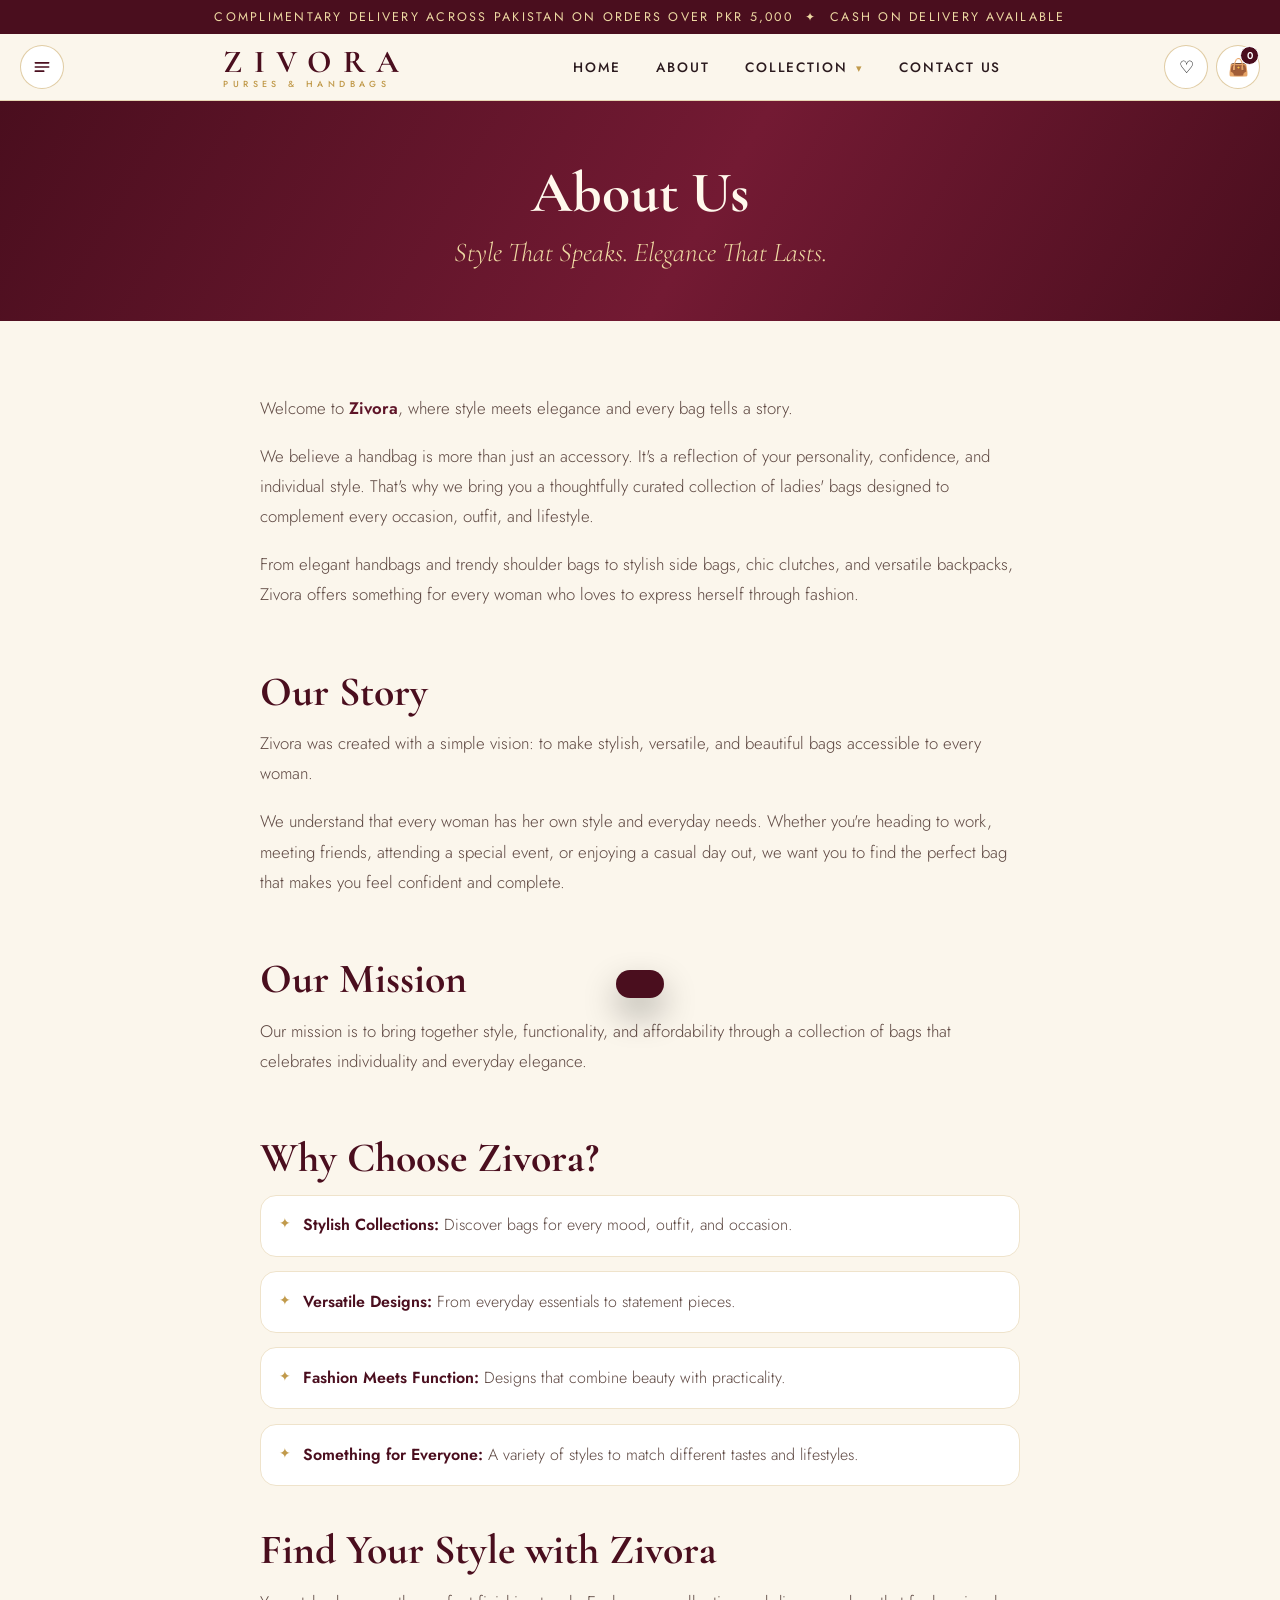
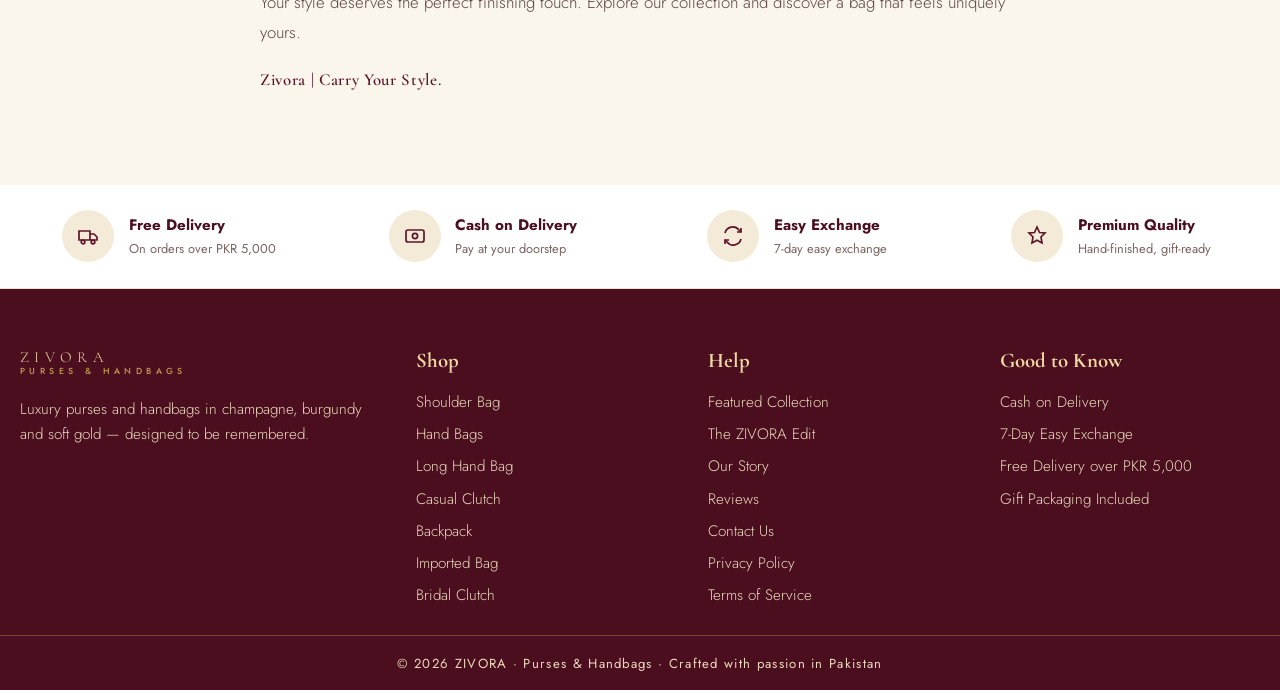
==== commit 5d4cf221: "Fix live bugs: stable product IDs (cart/View Details), homepage scripts restored, real Best Seller/E" ====
--- a/assets/about.html
+++ b/assets/about.html
@@ -22,7 +22,7 @@
 <link rel="preconnect" href="https://fonts.googleapis.com">
 <link rel="preconnect" href="https://fonts.gstatic.com" crossorigin>
 <link href="https://fonts.googleapis.com/css2?family=Cormorant+Garamond:ital,wght@0,500;0,600;0,700;1,500;1,600&family=Great+Vibes&family=Jost:wght@300;400;500;600&display=swap" rel="stylesheet">
-<link rel="stylesheet" href="site.css?v=40">
+<link rel="stylesheet" href="site.css?v=41">
 <style>
 .about-prose{max-width:760px;margin:0 auto}
 .about-prose h2{font-size:clamp(1.9rem,4vw,2.6rem);color:var(--burgundy);margin:0 0 .8rem;line-height:1.12}
@@ -112,8 +112,8 @@
   <div class="foot">
     <div><a class="logo" href="../index.html" style="color:var(--gold-light)">ZIVORA<small style="color:var(--gold)">PURSES &amp; HANDBAGS</small></a><p style="margin-top:1rem">Luxury purses and handbags in champagne, burgundy and soft gold — designed to be remembered.</p></div>
     <div><h4>Shop</h4><a href="collection.html?cat=Shoulder%20Bag">Shoulder Bag</a><a href="collection.html?cat=Hand%20Bags">Hand Bags</a><a href="collection.html?cat=Long%20Hand%20Bag">Long Hand Bag</a><a href="collection.html?cat=Casual%20Clutch">Casual Clutch</a><a href="collection.html?cat=Backpack">Backpack</a><a href="collection.html?cat=Imported%20Bag">Imported Bag</a><a href="collection.html?cat=Bridal%20Clutch">Bridal Clutch</a></div>
-    <div><h4>Help</h4><a href="collection.html">Featured Collection</a><a href="../index.html#edit">The ZIVORA Edit</a><a href="about.html">Our Story</a><a href="reviews.html">Reviews</a><a href="contact.html">Contact Us</a></div>
-    <div><h4>Good to Know</h4><a href="#">Cash on Delivery</a><a href="#">7-Day Easy Exchange</a><a href="#">Free Delivery over PKR 5,000</a><a href="#">Gift Packaging Included</a></div>
+    <div><h4>Help</h4><a href="collection.html">Featured Collection</a><a href="../index.html#edit">The ZIVORA Edit</a><a href="about.html">Our Story</a><a href="reviews.html">Reviews</a><a href="contact.html">Contact Us</a><a href="privacy.html">Privacy Policy</a><a href="terms.html">Terms of Service</a></div>
+    <div><h4>Good to Know</h4><a href="shipping.html">Cash on Delivery</a><a href="returns.html">7-Day Easy Exchange</a><a href="shipping.html">Free Delivery over PKR 5,000</a><a href="shipping.html">Gift Packaging Included</a></div>
   </div>
   <div class="foot-bottom">© 2026 ZIVORA · Purses &amp; Handbags · Crafted with passion in Pakistan</div>
 </footer>
@@ -134,7 +134,7 @@
   <div class="side-foot"><b>Cash on Delivery</b> available · Free delivery on orders over <b>PKR 5,000</b> · 7-day easy exchange</div>
 </aside>
 <script>window.ZV={root:"../",pages:""};</script>
-<script src="shared.js?v=40"></script>
+<script src="shared.js?v=41"></script>
 <script>
 document.getElementById('wishBtn').onclick=function(){
   var n=Object.keys(wishlist).length;
